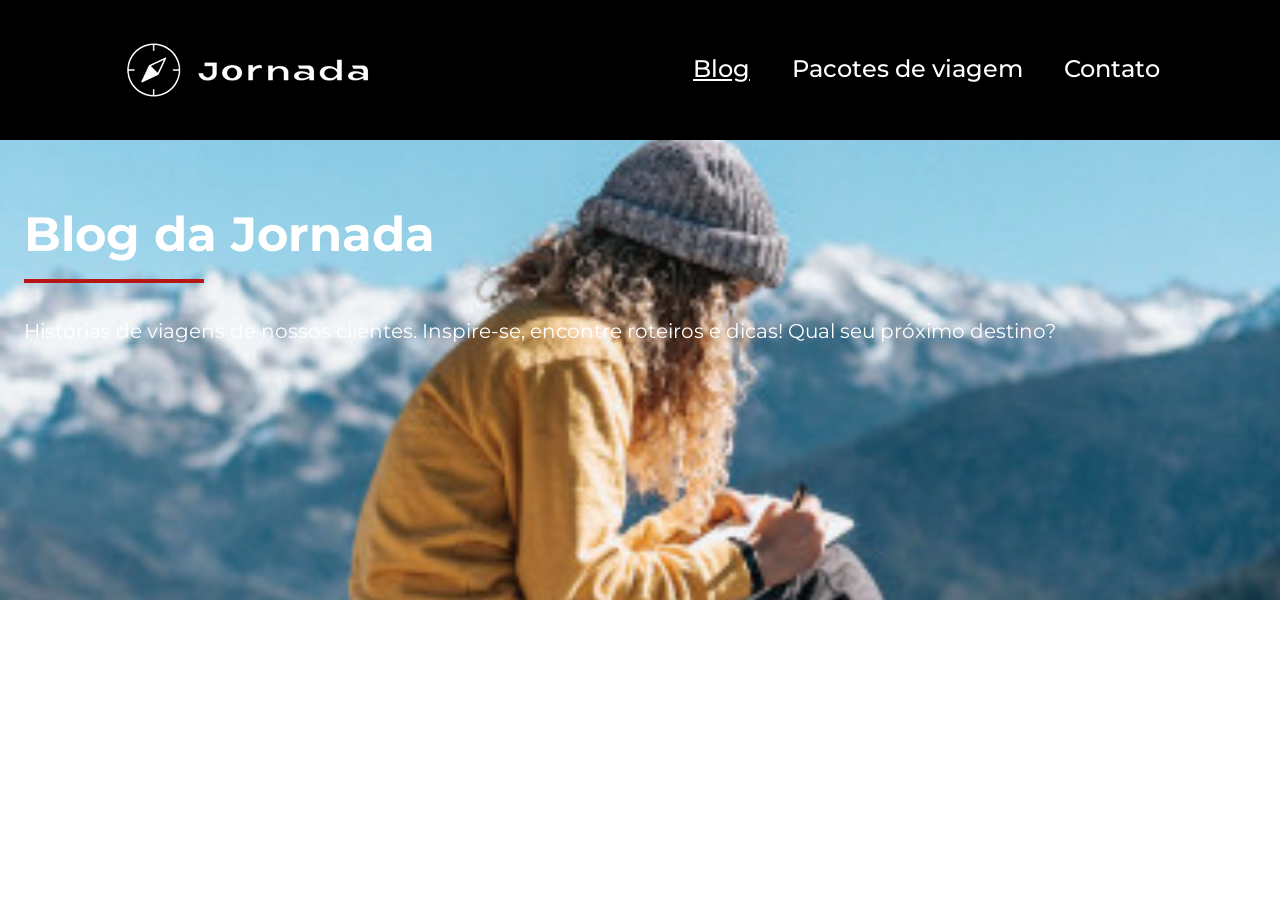
==== blog-da-jornada.html @ 15701a78 "Adiciona hero na secao de blog" ====
<!doctype html>
<html lang="pt-BR">
  <head>
    <meta charset="UTF-8" />
    <meta name="viewport" content="width=device-width, initial-scale=1.0" />

    <meta
      name="description"
      content="Jornada Viagens, uma agência apaixonada por criar viagens inesquecíveis."
    />
    <meta name="og:title" content="Jornada Viagens" />
    <meta
      name="og:description"
      content="Jornada Viagens, uma agência apaixonada por criar viagens inesquecíveis."
    />
    <meta
      name="og:image"
      content="https://yazancan.github.io/jornada-viagens/img/logo-footer.png"
    />
    <meta name="og:type" content="website" />
    <meta name="og:url" content="https://yazancan.github.io/jornada-viagens" />

    <link rel="icon" href="/jornada-viagens/favico.svg" type="xml/svg" />
    <link rel="stylesheet" href="./css/style.css" />
    <title>Blog da Jornada</title>
  </head>
  <body>
    <header class="main-header">
      <a class="logo" href="index.html" title="Voltar para a página inicial">
        <img
          class="img-mobile"
          src="img/bussola-jornada-branca.png"
          alt="Bussola do logo Jornada Viagens na cor branca"
        />
        <img
          class="img-desktop"
          src="img/bussola-texto-jornada-branca.png"
          alt="Logo Jornada Viagens na cor branca"
        />
      </a>
      <div class="navigation-menu">
        <label for="menu">
          <img src="img/menu.png" alt="menu" />
        </label>
        <input type="checkbox" id="menu" hidden />
        <nav>
          <ul class="list-links">
            <li>
              <a
                class="active"
                href="blog.html"
                target="_blank"
                title="Acessar Blog"
                >Blog</a
              >
            </li>
            <li>
              <a
                href="pacotes-de-viagem.html"
                target="_blank"
                title="Acessar Pacotes de Viagem"
                >Pacotes de viagem</a
              >
            </li>
            <li>
              <a href="contato.html" target="_blank" title="Acessar Contato"
                >Contato</a
              >
            </li>
          </ul>
        </nav>
      </div>
    </header>
    <main>
      <section class="hero-blog">
        <div class="hero-img-blog">
          <div class="section-title">
            <h1>Blog da Jornada</h1>
            <hr />
            <p class="content-text">
              Histórias de viagens de nossos clientes. Inspire-se, encontre
              roteiros e dicas! Qual seu próximo destino?
            </p>
          </div>
        </div>
      </section>
    </main>
  </body>
</html>
---- css/style.css ----
@import url(global.css);
@import url(header.css);
@import url(hero.css);
@import url(offers.css);
@import url(category.css);
@import url(destinations.css);
@import url(payments.css);
@import url(testimonials.css);
@import url(footer.css);
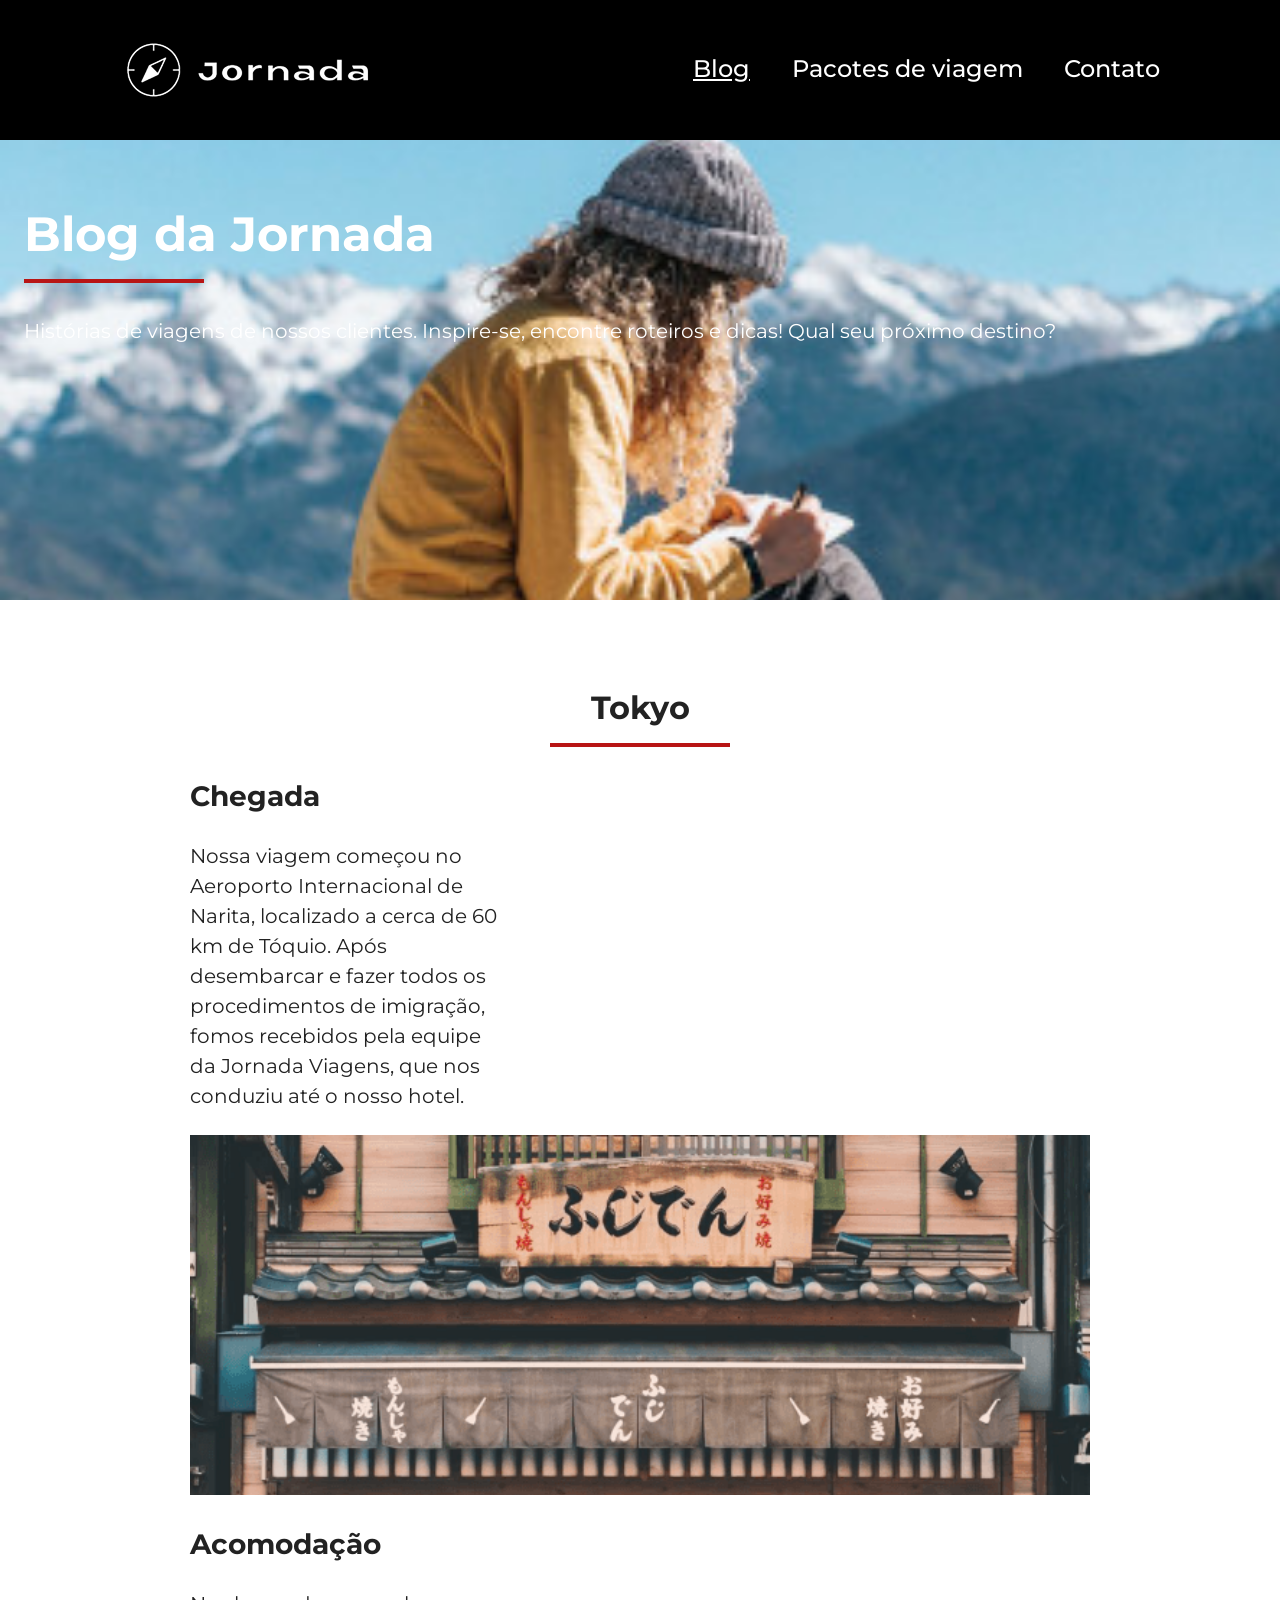
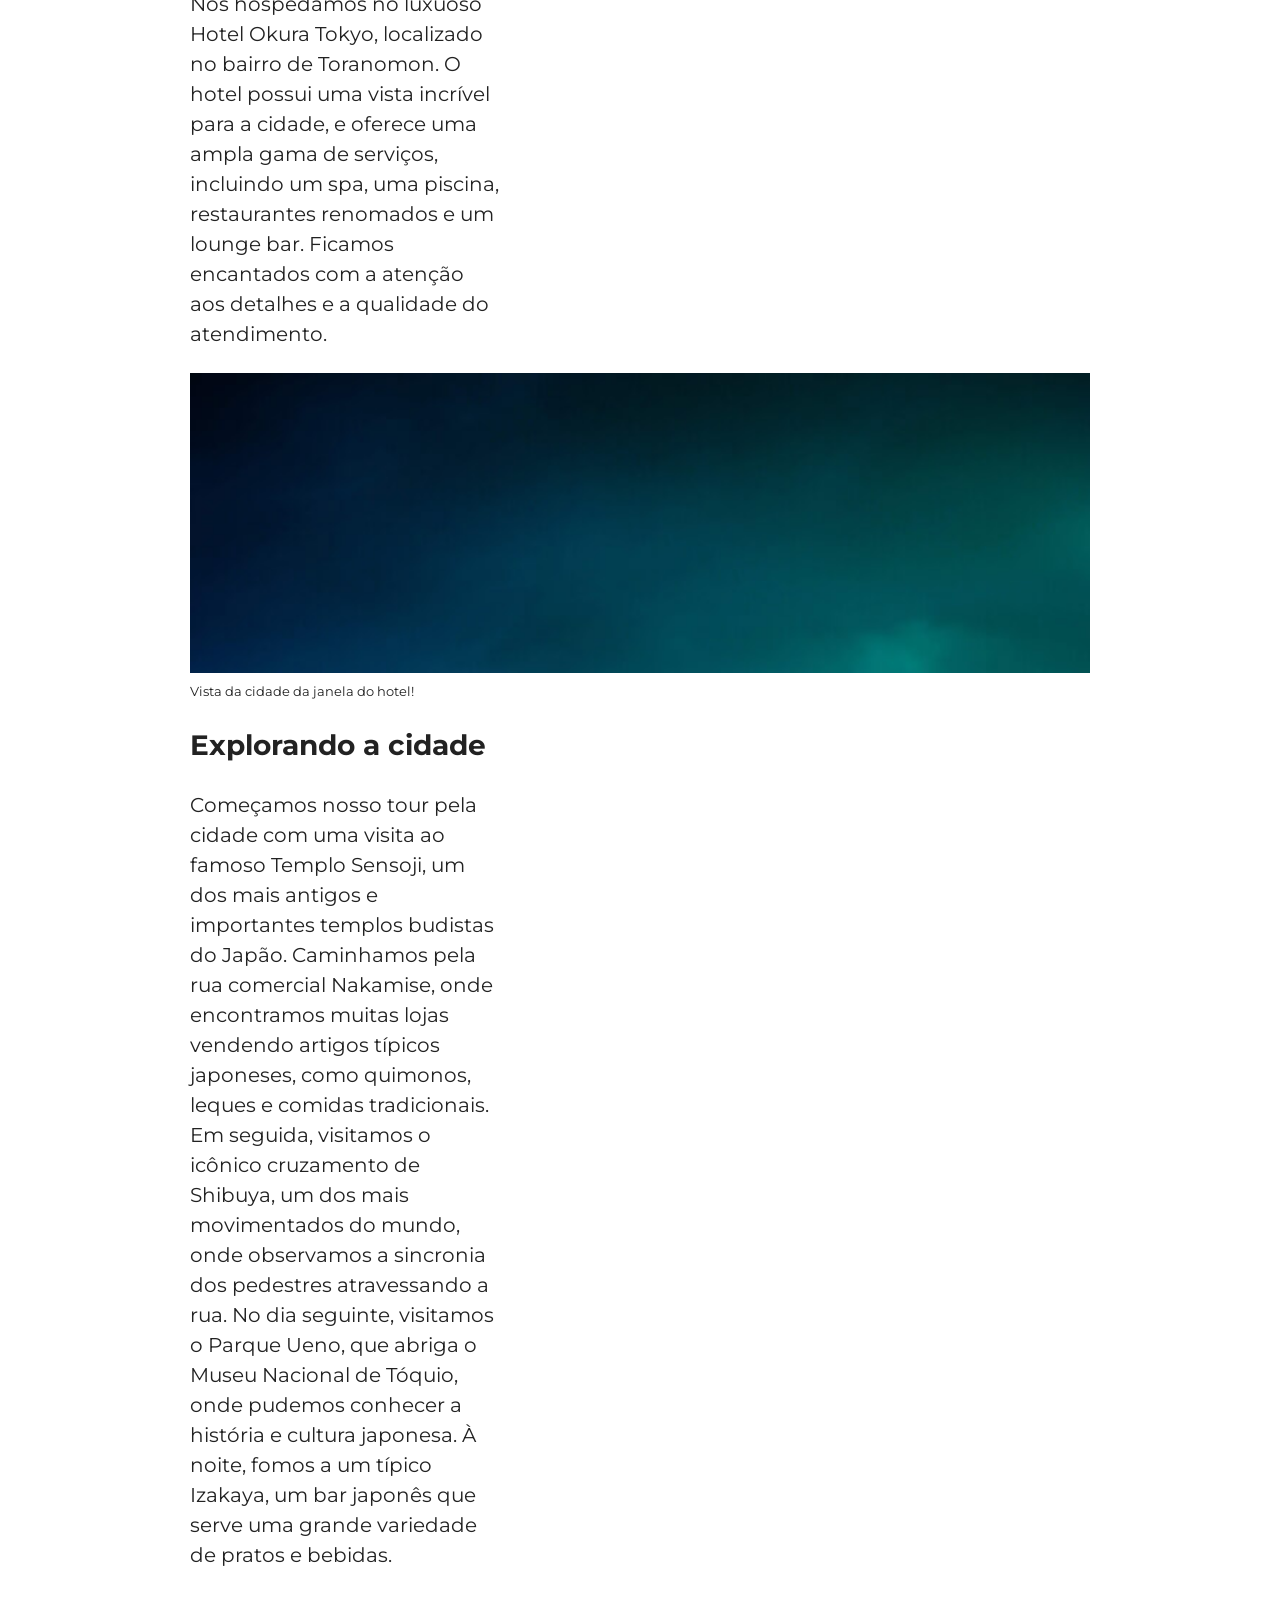
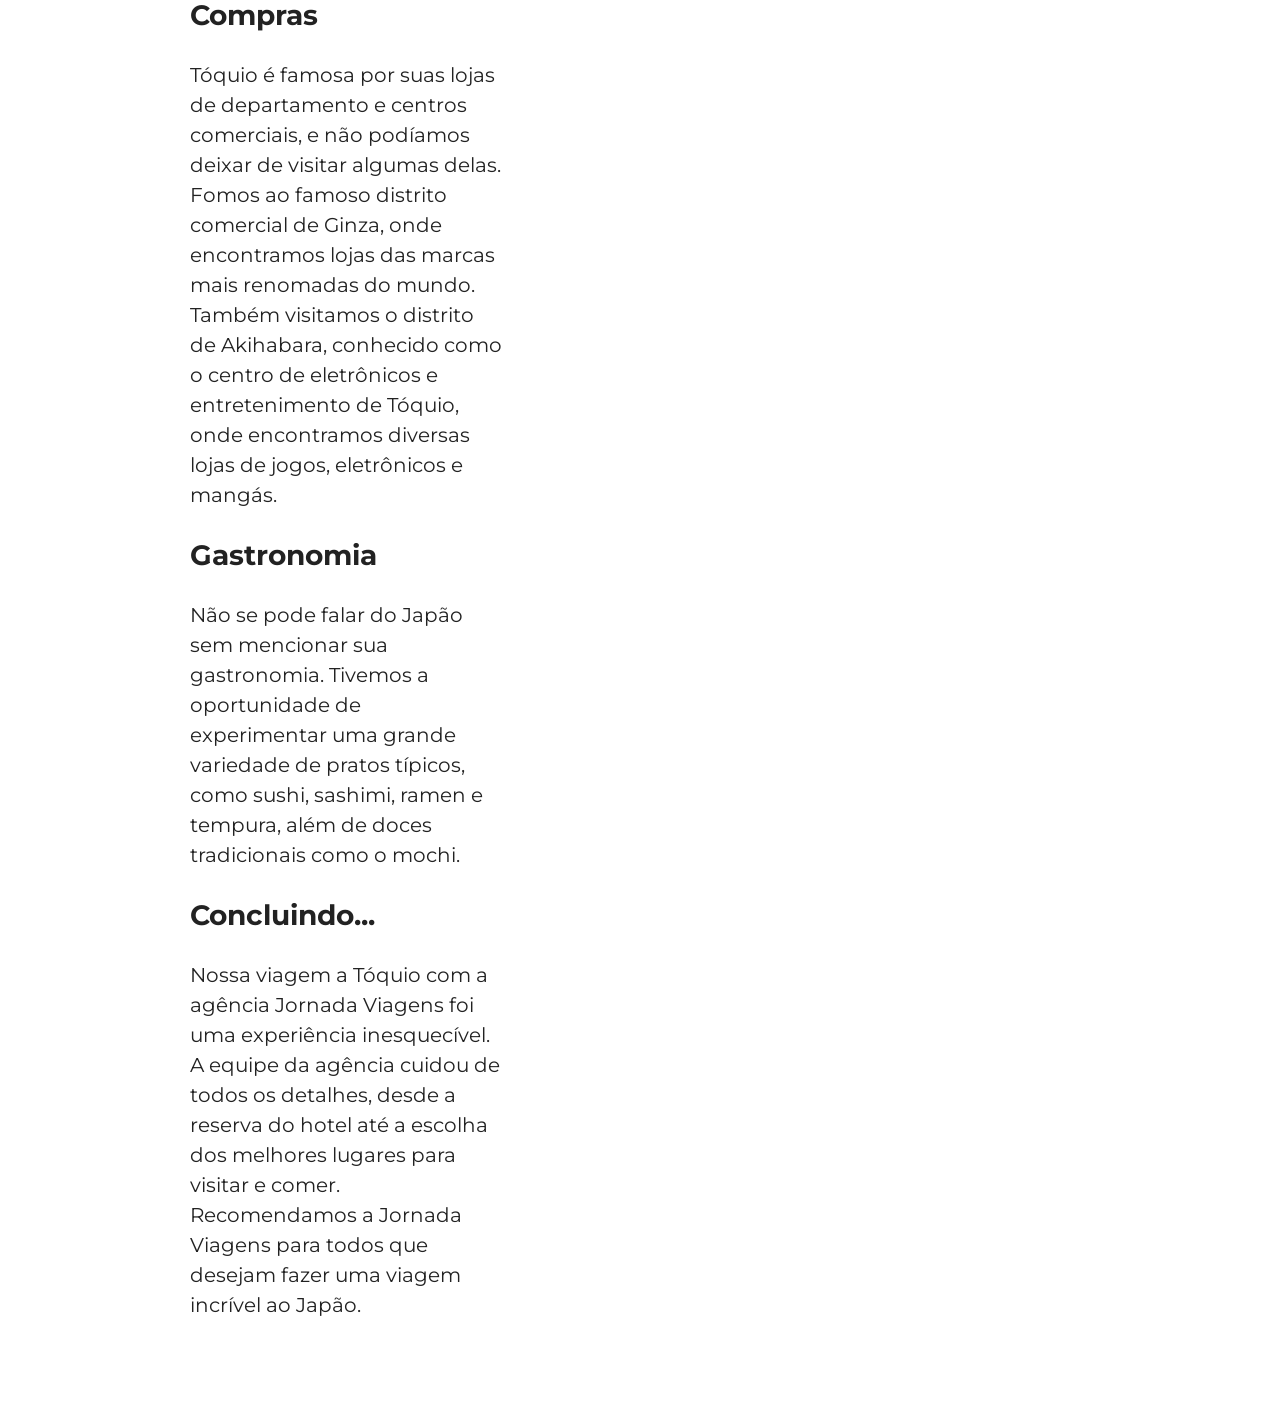
==== commit 087725e2: "Adiciona conteúdo no blog" ====
--- a/blog-da-jornada.html
+++ b/blog-da-jornada.html
@@ -84,6 +84,85 @@
           </div>
         </div>
       </section>
+      <section class="blog-content">
+        <div class="section-title">
+          <h2>Tokyo</h2>
+          <hr />
+        </div>
+        <div class="arrival">
+          <h3>Chegada</h3>
+          <p>
+            Nossa viagem começou no Aeroporto Internacional de Narita,
+            localizado a cerca de 60 km de Tóquio. Após desembarcar e fazer
+            todos os procedimentos de imigração, fomos recebidos pela equipe da
+            Jornada Viagens, que nos conduziu até o nosso hotel.
+          </p>
+          <div class="img-item"></div>
+        </div>
+        <div class="accommodation">
+          <h3>Acomodação</h3>
+          <p>
+            Nos hospedamos no luxuoso Hotel Okura Tokyo, localizado no bairro de
+            Toranomon. O hotel possui uma vista incrível para a cidade, e
+            oferece uma ampla gama de serviços, incluindo um spa, uma piscina,
+            restaurantes renomados e um lounge bar. Ficamos encantados com a
+            atenção aos detalhes e a qualidade do atendimento.
+          </p>
+          <div class="img-item"></div>
+          <small class="small-img-item"
+            >Vista da cidade da janela do hotel!</small
+          >
+        </div>
+        <div class="exploring-the-city">
+          <h3>Explorando a cidade</h3>
+          <p>
+            Começamos nosso tour pela cidade com uma visita ao famoso Templo
+            Sensoji, um dos mais antigos e importantes templos budistas do
+            Japão. Caminhamos pela rua comercial Nakamise, onde encontramos
+            muitas lojas vendendo artigos típicos japoneses, como quimonos,
+            leques e comidas tradicionais. Em seguida, visitamos o icônico
+            cruzamento de Shibuya, um dos mais movimentados do mundo, onde
+            observamos a sincronia dos pedestres atravessando a rua. No dia
+            seguinte, visitamos o Parque Ueno, que abriga o Museu Nacional de
+            Tóquio, onde pudemos conhecer a história e cultura japonesa. À
+            noite, fomos a um típico Izakaya, um bar japonês que serve uma
+            grande variedade de pratos e bebidas.
+          </p>
+        </div>
+        <div class="shopping">
+          <h3>Compras</h3>
+          <p>
+            Tóquio é famosa por suas lojas de departamento e centros comerciais,
+            e não podíamos deixar de visitar algumas delas. Fomos ao famoso
+            distrito comercial de Ginza, onde encontramos lojas das marcas mais
+            renomadas do mundo. Também visitamos o distrito de Akihabara,
+            conhecido como o centro de eletrônicos e entretenimento de Tóquio,
+            onde encontramos diversas lojas de jogos, eletrônicos e mangás.
+          </p>
+        </div>
+        <div class="gastronomy">
+          <h3>Gastronomia</h3>
+          <p>
+            Não se pode falar do Japão sem mencionar sua gastronomia. Tivemos a
+            oportunidade de experimentar uma grande variedade de pratos típicos,
+            como sushi, sashimi, ramen e tempura, além de doces tradicionais
+            como o mochi.
+          </p>
+        </div>
+        <div class="concluding">
+          <h3>Concluindo...</h3>
+          <p>
+            Nossa viagem a Tóquio com a agência Jornada Viagens foi uma
+            experiência inesquecível. A equipe da agência cuidou de todos os
+            detalhes, desde a reserva do hotel até a escolha dos melhores
+            lugares para visitar e comer. Recomendamos a Jornada Viagens para
+            todos que desejam fazer uma viagem incrível ao Japão.
+          </p>
+        </div>
+      </section>
+      <section class="other-posts">
+        
+      </section>
     </main>
   </body>
 </html>
--- a/css/style.css
+++ b/css/style.css
@@ -6,4 +6,5 @@
 @import url(destinations.css);
 @import url(payments.css);
 @import url(testimonials.css);
-@import url(footer.css);+@import url(footer.css);
+@import url(blog.css);
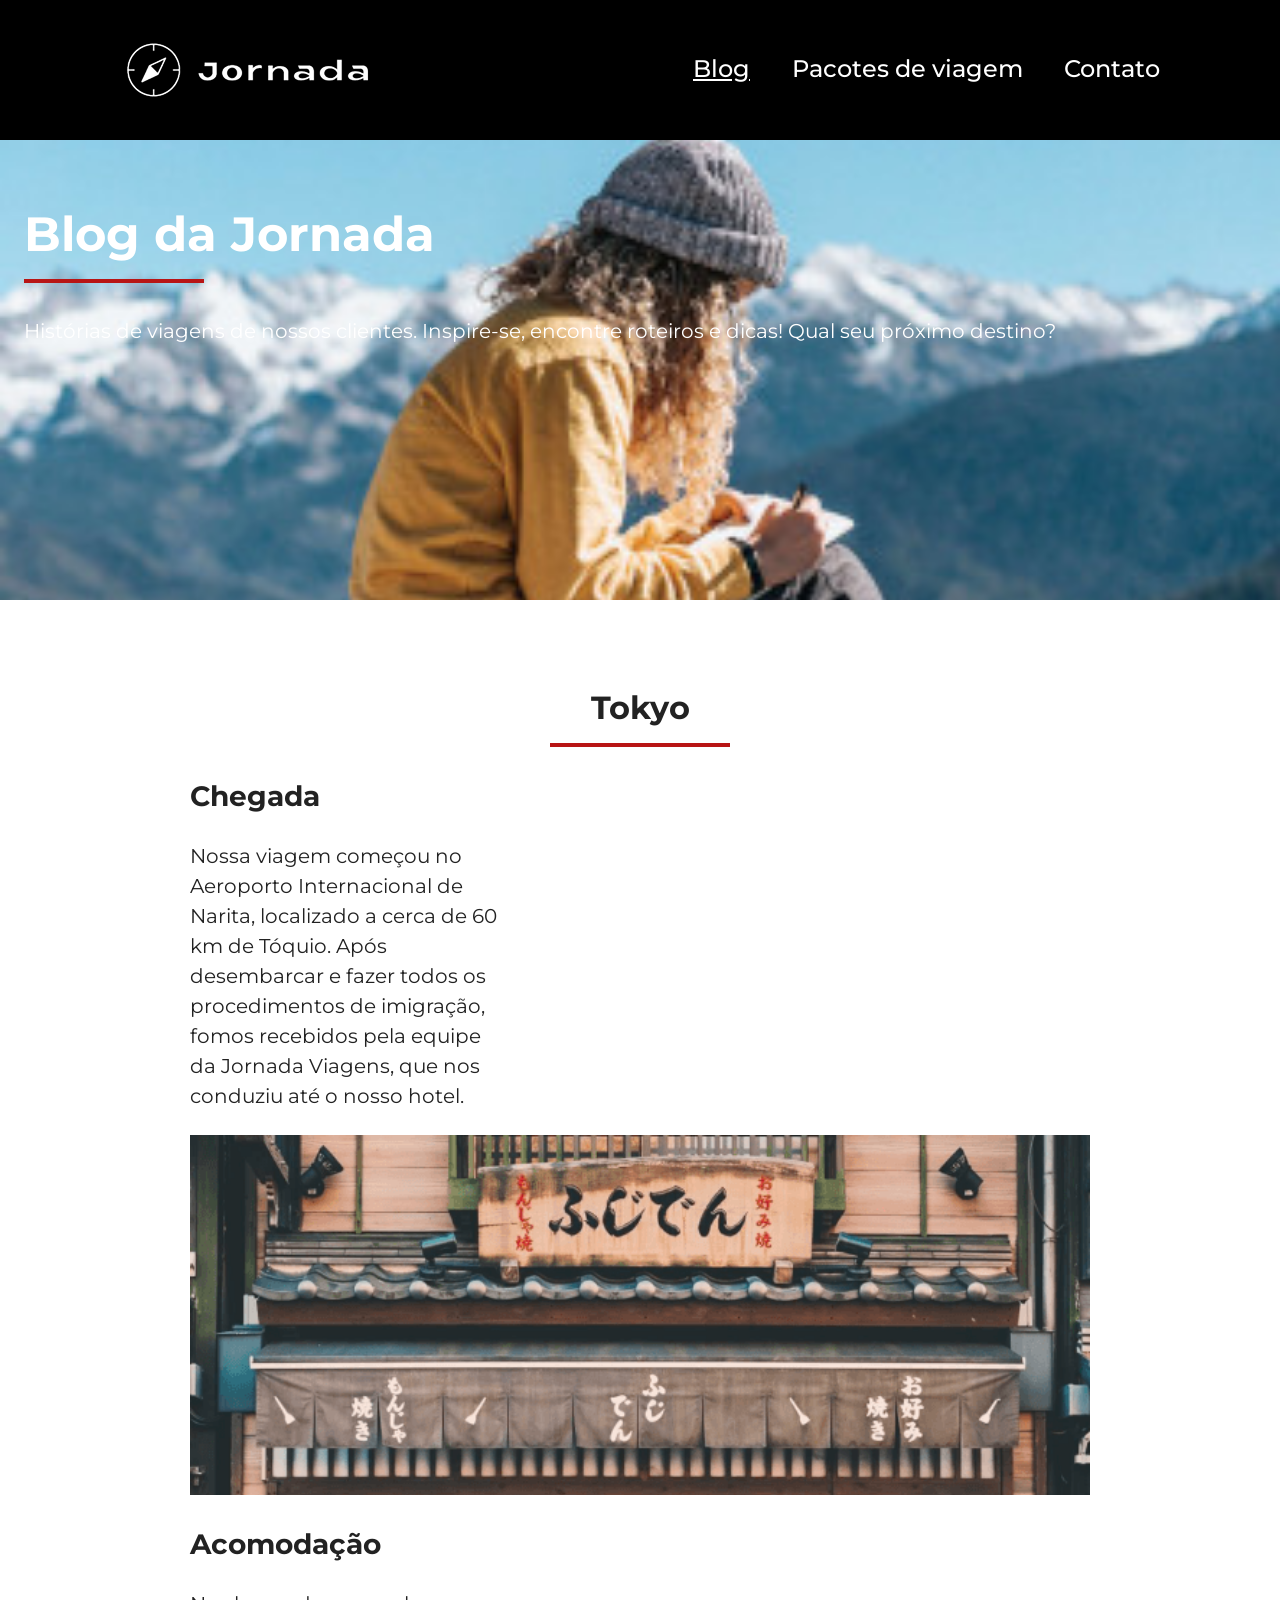
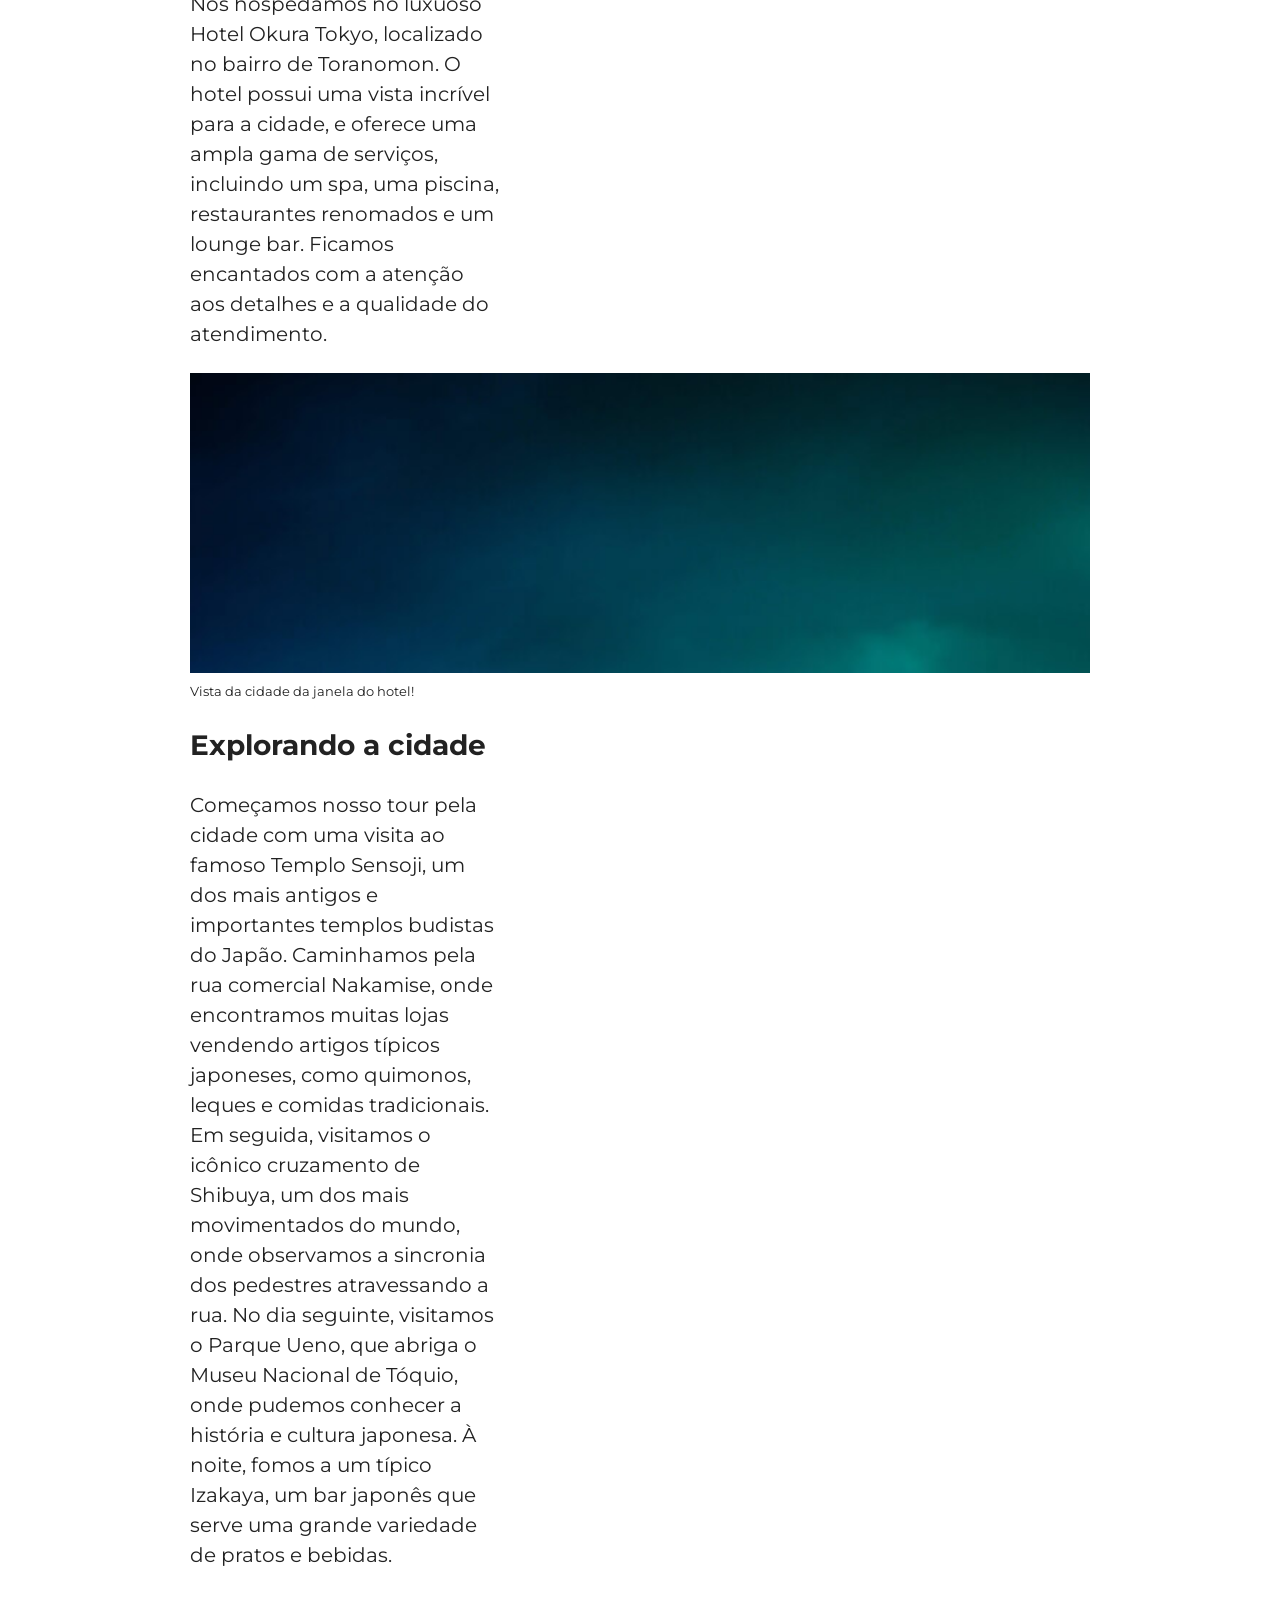
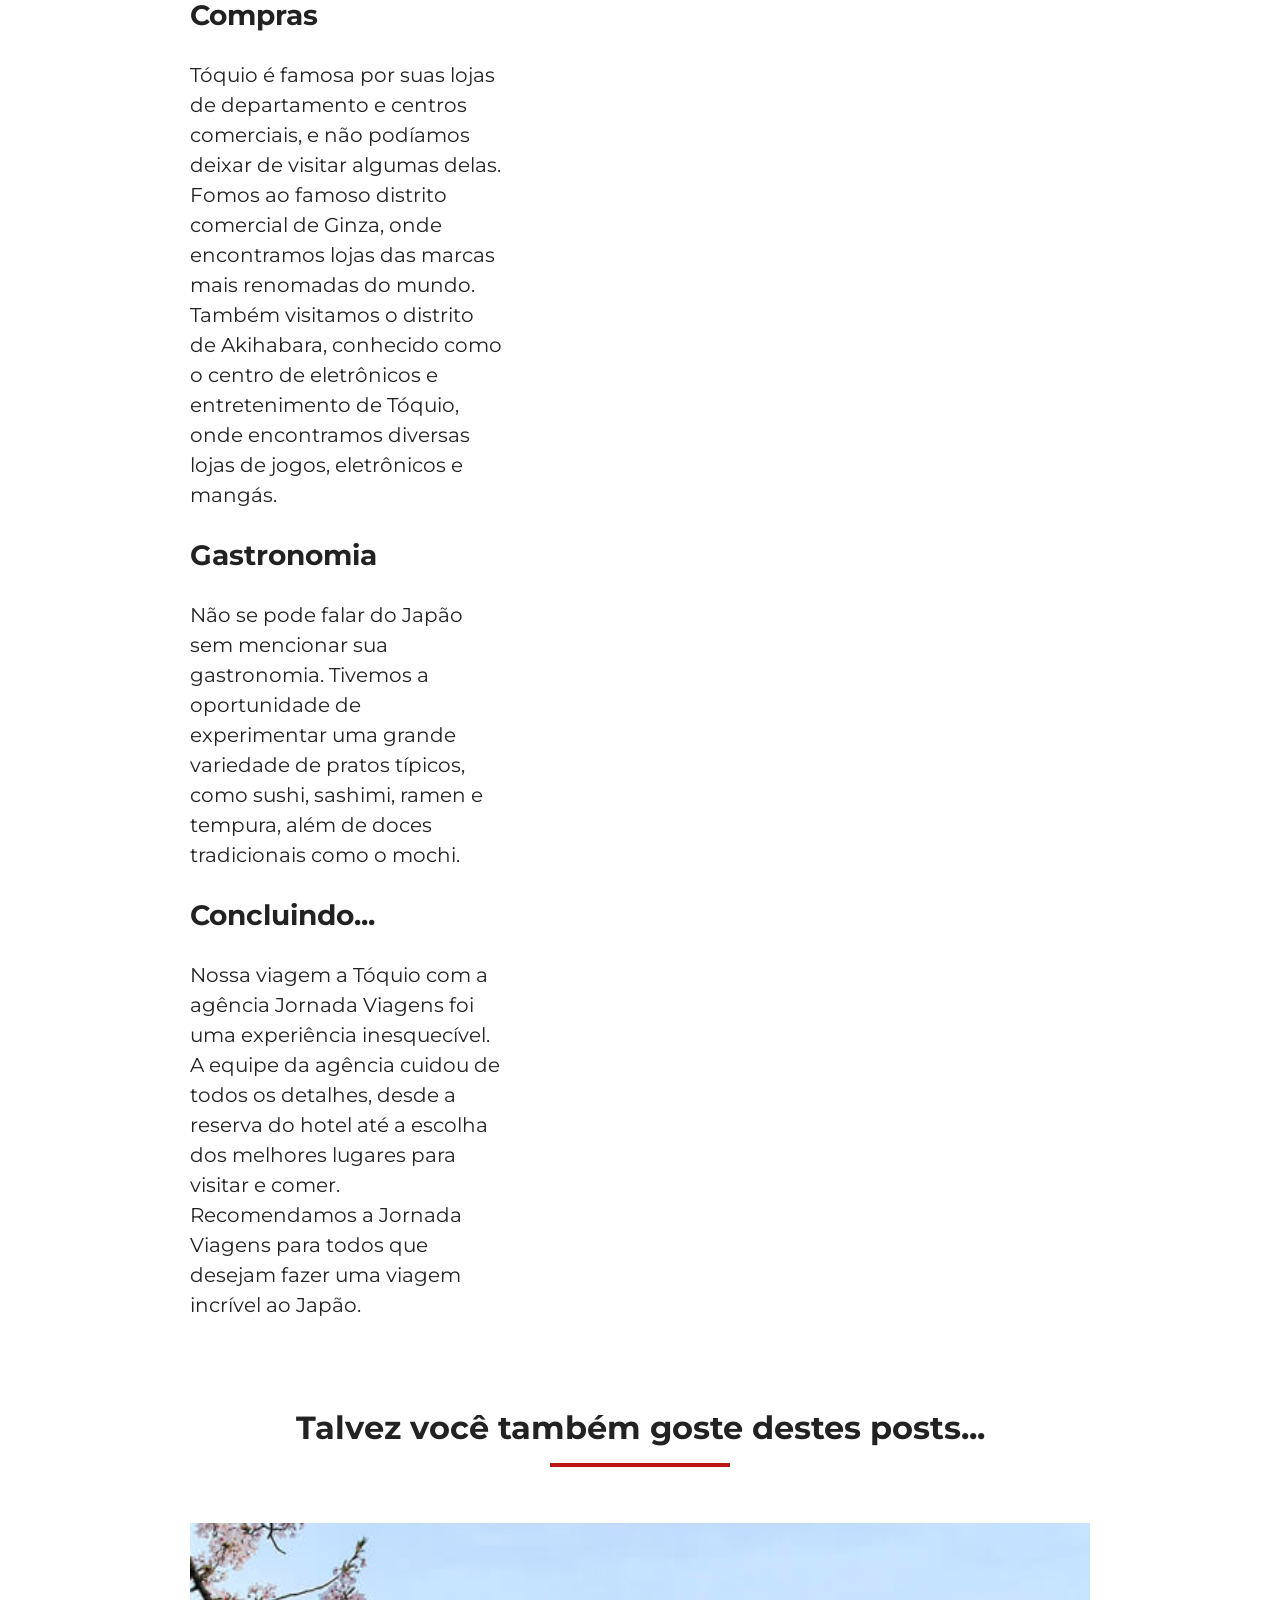
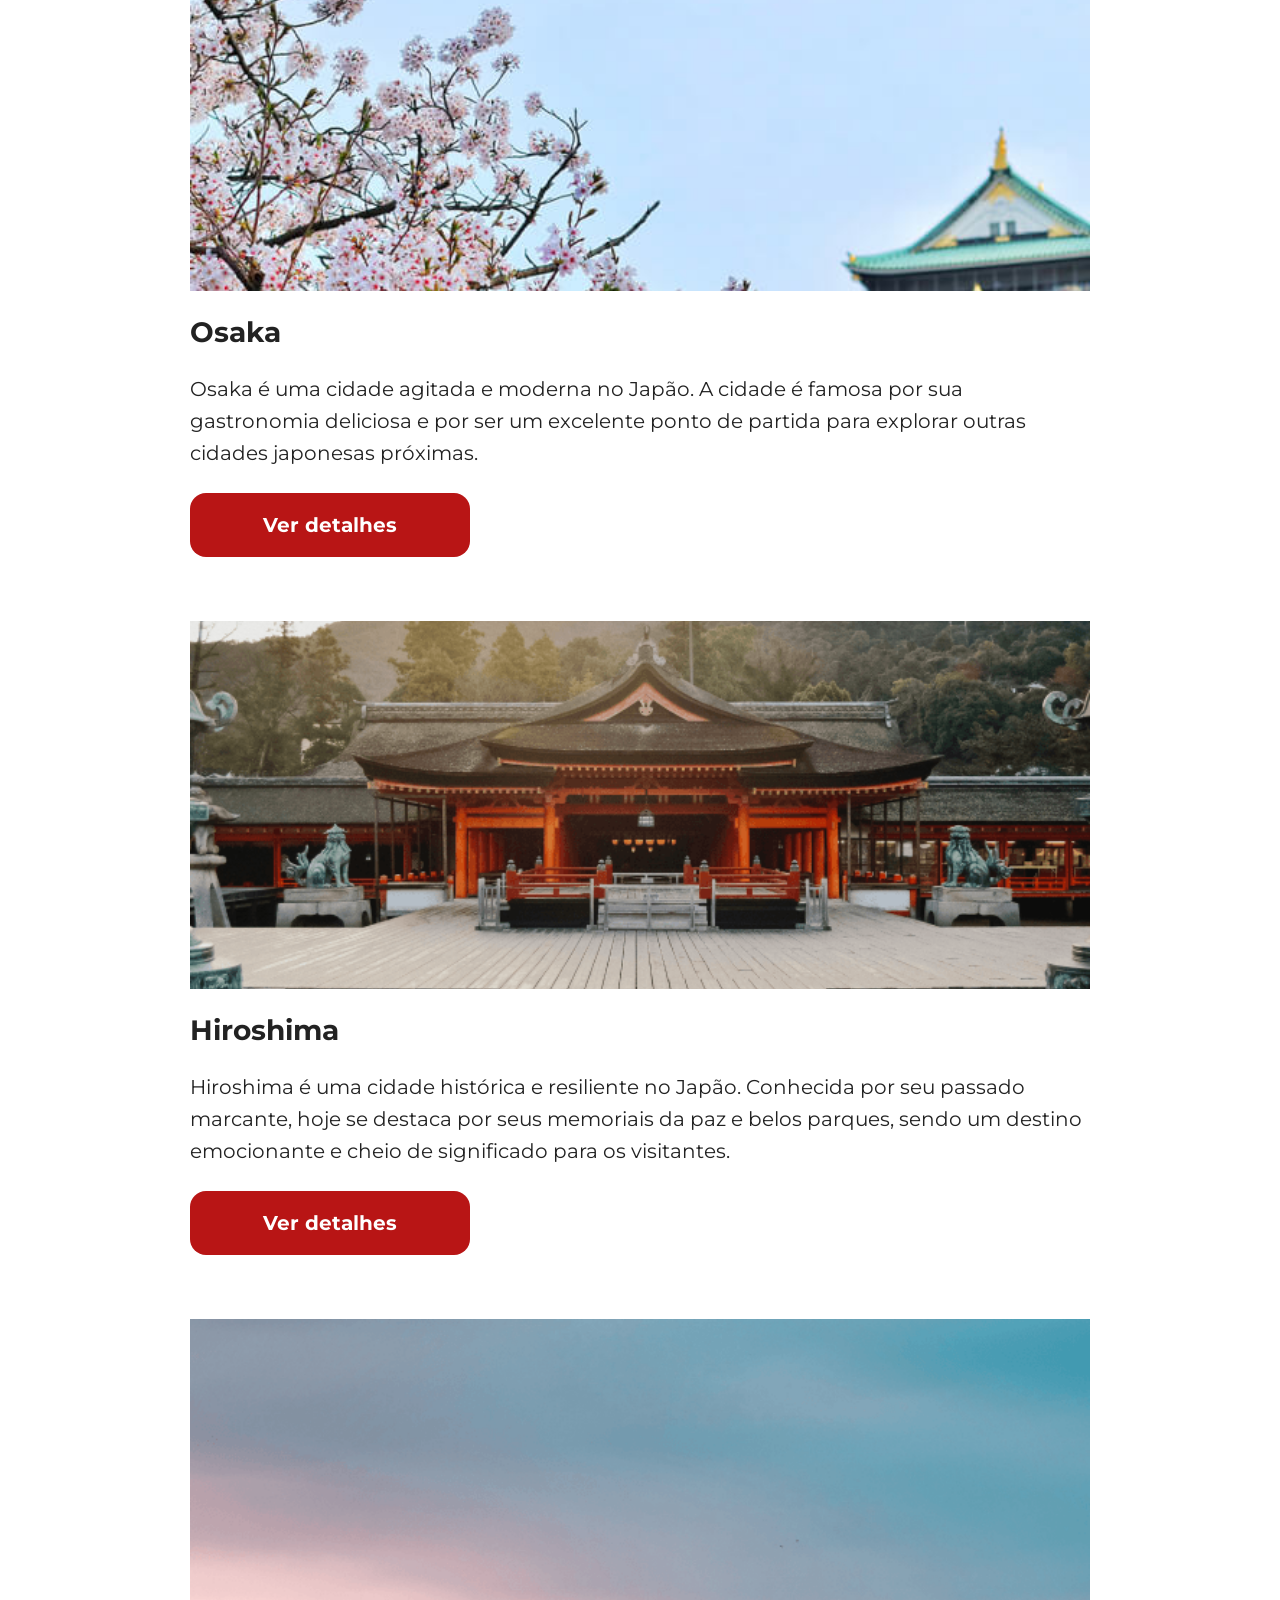
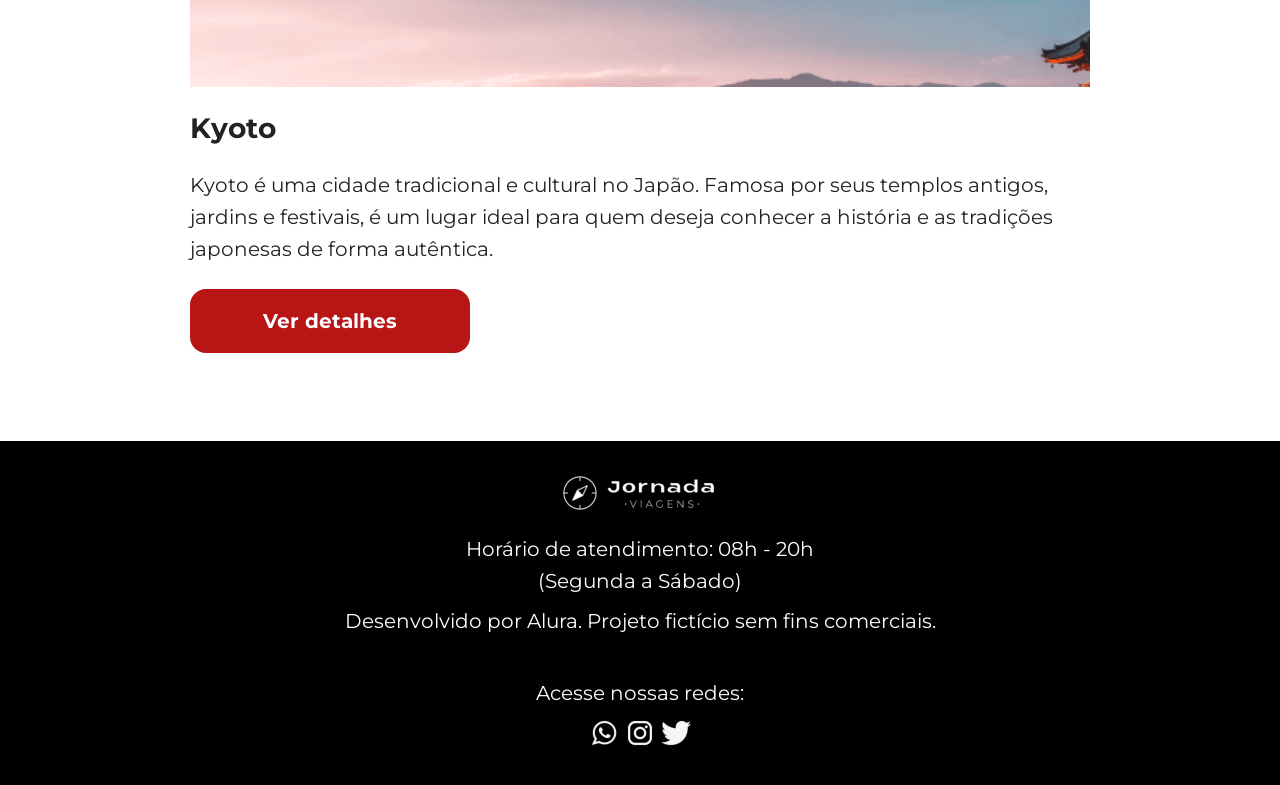
==== commit 6a043833: "Finaliza pagina do blog versao mobile" ====
--- a/blog-da-jornada.html
+++ b/blog-da-jornada.html
@@ -161,8 +161,115 @@
         </div>
       </section>
       <section class="other-posts">
-        
+        <div class="section-title">
+          <h2>Talvez você também goste destes posts...</h2>
+          <hr />
+        </div>
+        <article class="item osaka">
+          <header>
+            <div class="img-item"></div>
+            <h3 class="content-title">Osaka</h3>
+          </header>
+          <p class="content-text">
+            Osaka é uma cidade agitada e moderna no Japão. A cidade é famosa por
+            sua gastronomia deliciosa e por ser um excelente ponto de partida
+            para explorar outras cidades japonesas próximas.
+          </p>
+          <footer>
+            <a
+              href="#"
+              class="button"
+              target="_blank"
+              title="Veja mais detalhes do destino Osaka"
+              >Ver detalhes</a
+            >
+          </footer>
+        </article>
+        <article class="item hiroshima">
+          <header>
+            <div class="img-item"></div>
+            <h3 class="content-title">Hiroshima</h3>
+          </header>
+          <p class="content-text">
+            Hiroshima é uma cidade histórica e resiliente no Japão. Conhecida
+            por seu passado marcante, hoje se destaca por seus memoriais da paz
+            e belos parques, sendo um destino emocionante e cheio de significado
+            para os visitantes.
+          </p>
+          <footer>
+            <a
+              href="#"
+              class="button"
+              target="_blank"
+              title="Veja mais detalhes do destino Hiroshima"
+              >Ver detalhes</a
+            >
+          </footer>
+        </article>
+        <article class="item kyoto">
+          <header>
+            <div class="img-item"></div>
+            <h3 class="content-title">Kyoto</h3>
+          </header>
+          <p class="content-text">
+            Kyoto é uma cidade tradicional e cultural no Japão. Famosa por seus
+            templos antigos, jardins e festivais, é um lugar ideal para quem
+            deseja conhecer a história e as tradições japonesas de forma
+            autêntica.
+          </p>
+          <footer>
+            <a
+              href="#"
+              class="button"
+              target="_blank"
+              title="Veja mais detalhes do destino Kyoto"
+              >Ver detalhes</a
+            >
+          </footer>
+        </article>
       </section>
     </main>
+    <footer class="main-footer">
+      <div class="footer-content">
+        <img
+          src="img/logo-footer.png"
+          alt="Logo Jornada Viagens na cor branca"
+        />
+        <p>
+          Horário de atendimento: 08h - 20h <br />
+          (Segunda a Sábado)
+        </p>
+        <p>Desenvolvido por Alura. Projeto fictício sem fins comerciais.</p>
+      </div>
+      <div class="footer-social">
+        <p>Acesse nossas redes:</p>
+        <a
+          href="#"
+          target="_blank"
+          title="Entre em contato através do WhatsApp do Jornada Viagens"
+        >
+          <img
+            src="img/icone-whatsapp.png"
+            alt="icone do WhatsApp na cor branca"
+          />
+        </a>
+        <a
+          href="#"
+          target="_blank"
+          title="Acesse o Instagram do Jornada Viagens"
+        >
+          <img
+            src="img/icone-instagram.png"
+            alt="icone do Instagram na cor branca"
+          />
+        </a>
+        <a href="#" target="_blank" title="Acesse o Twitter do Jornada Viagens">
+          <img
+            src="img/icone-twitter.png"
+            alt="icone do Twitter na cor branca"
+          />
+        </a>
+      </div>
+    </footer>
   </body>
 </html>
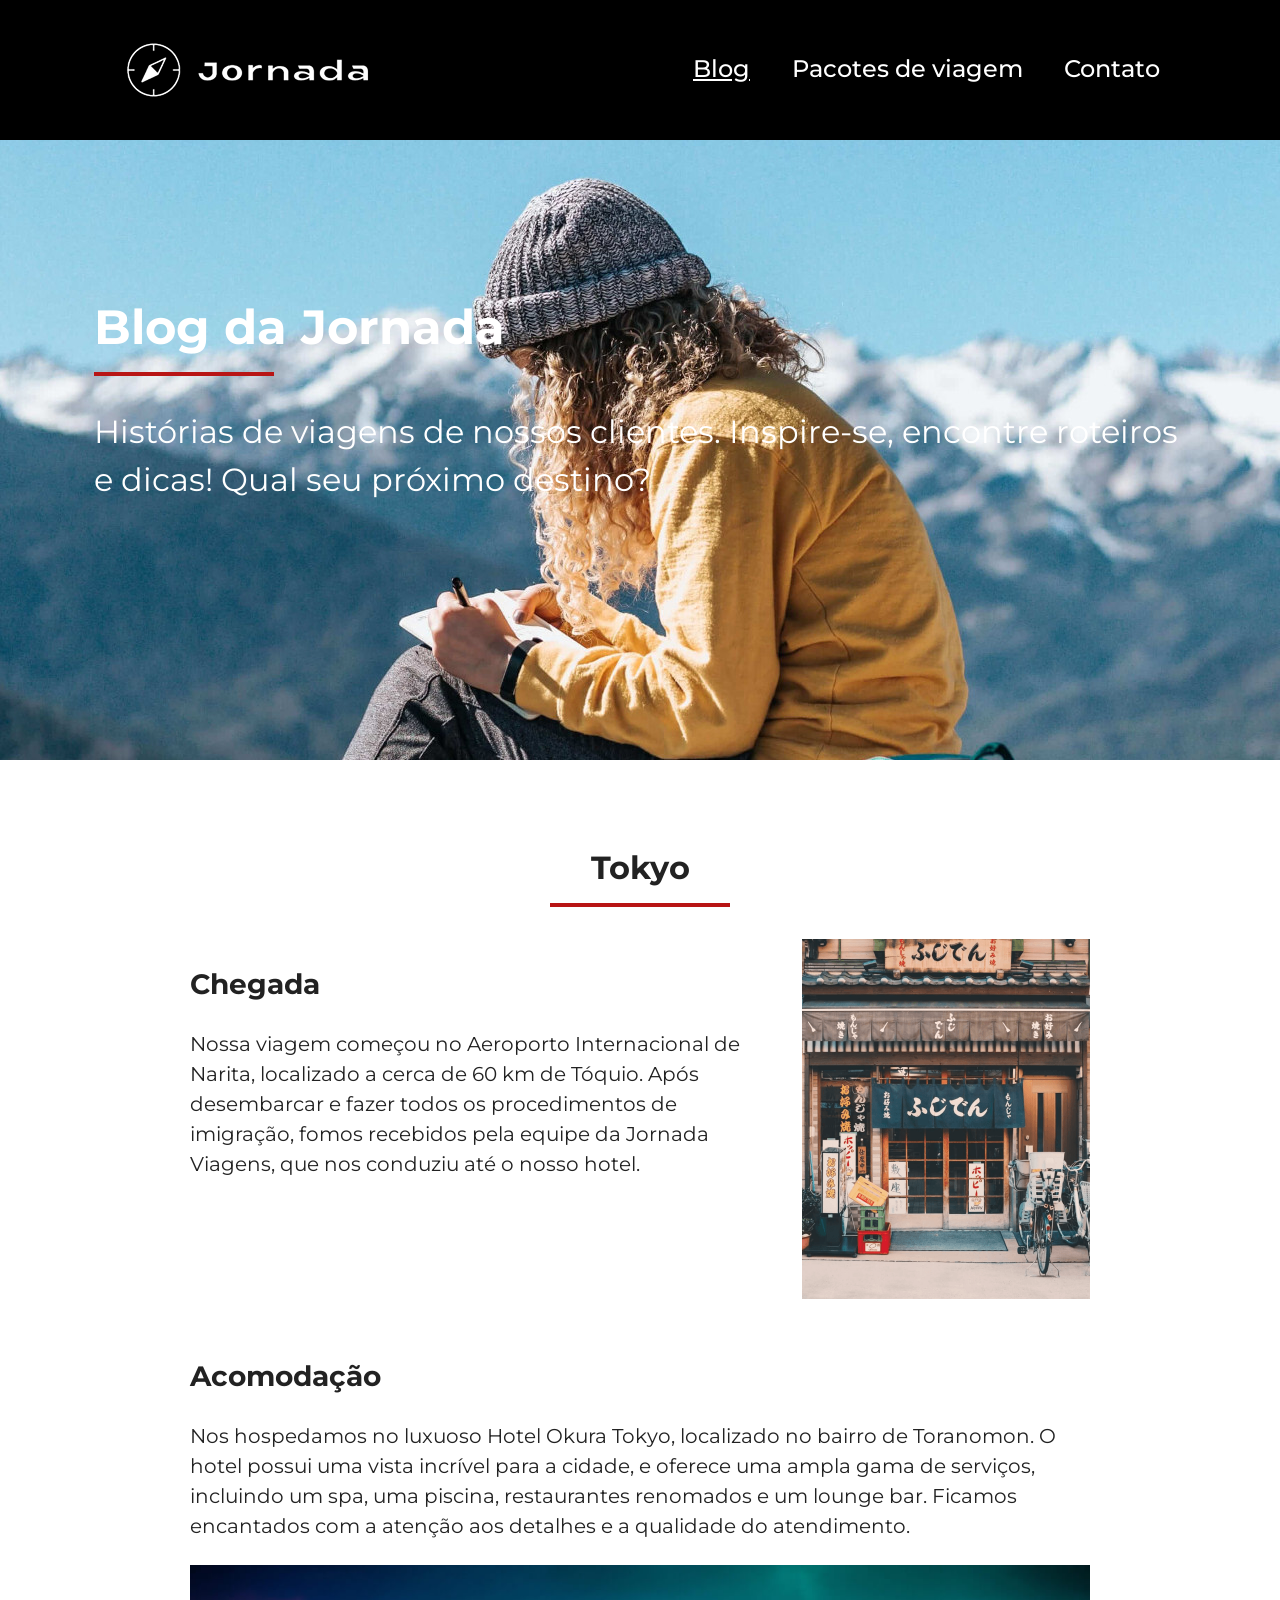
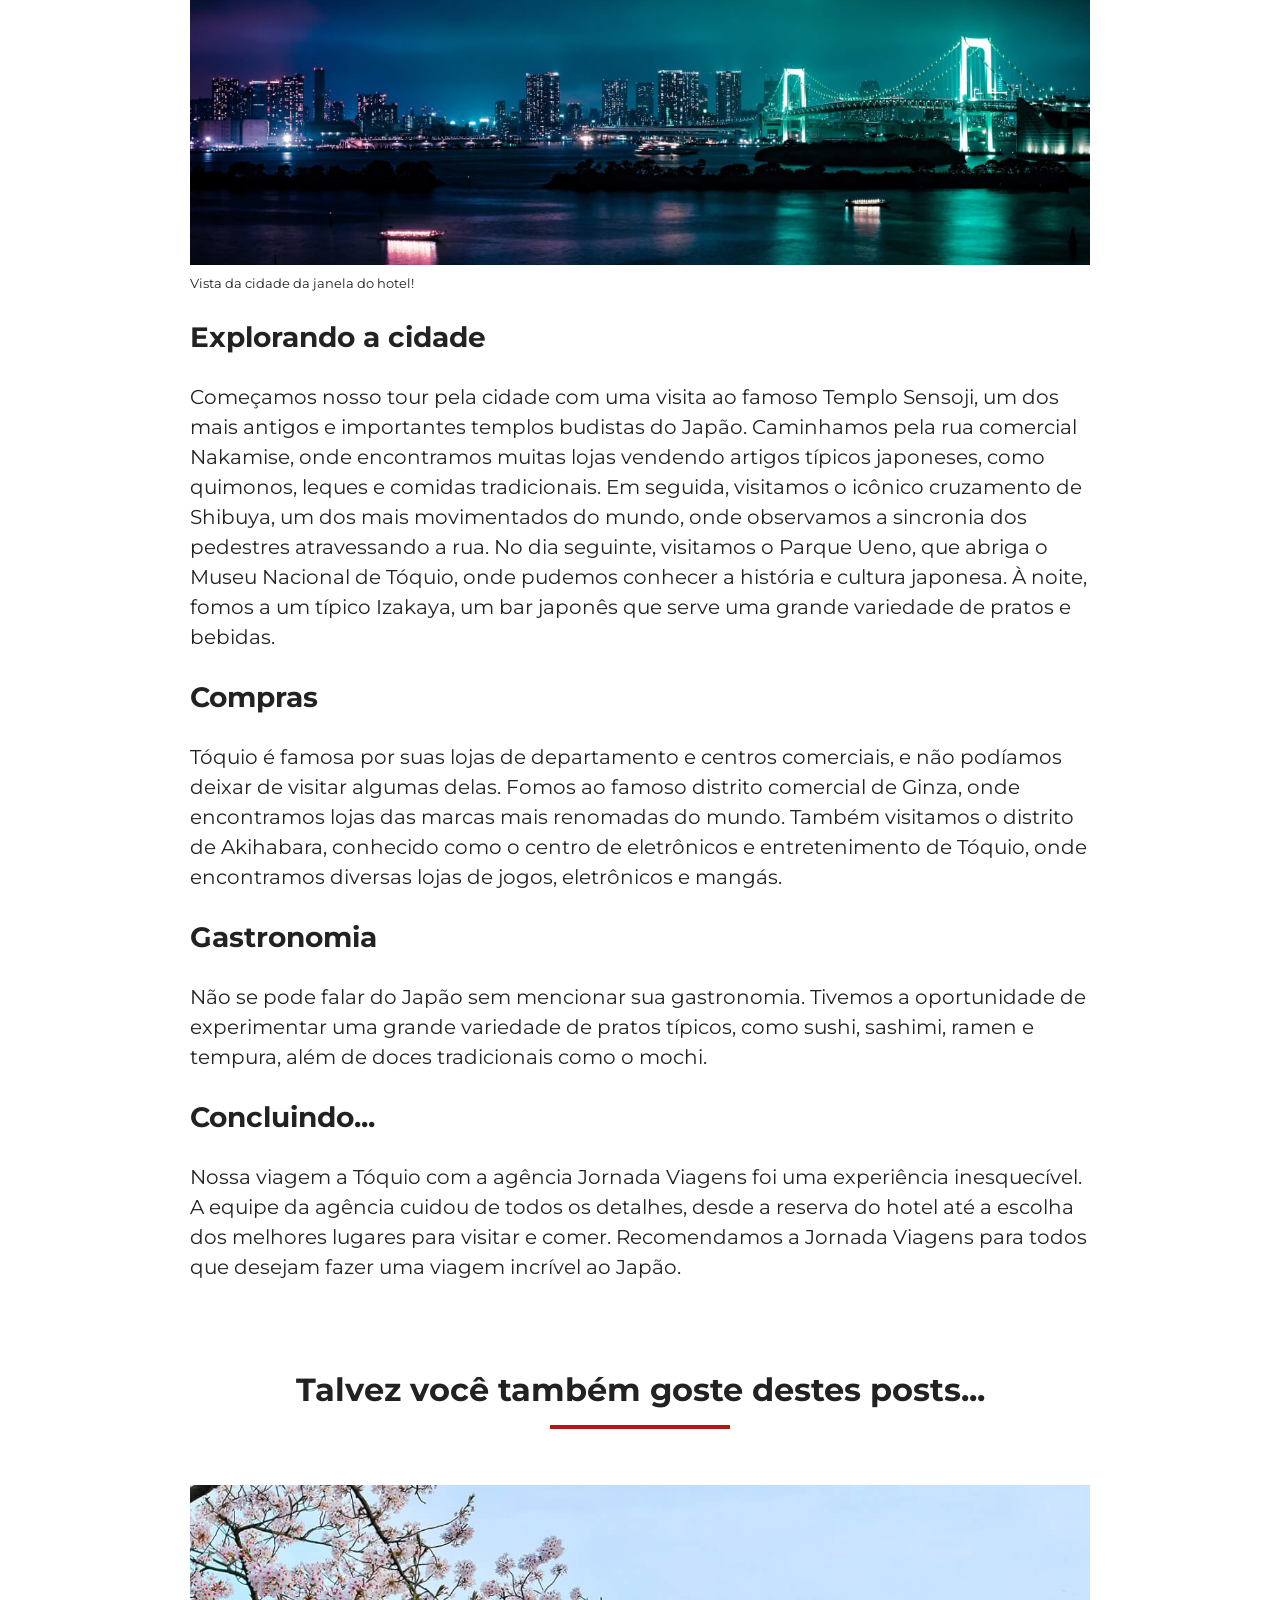
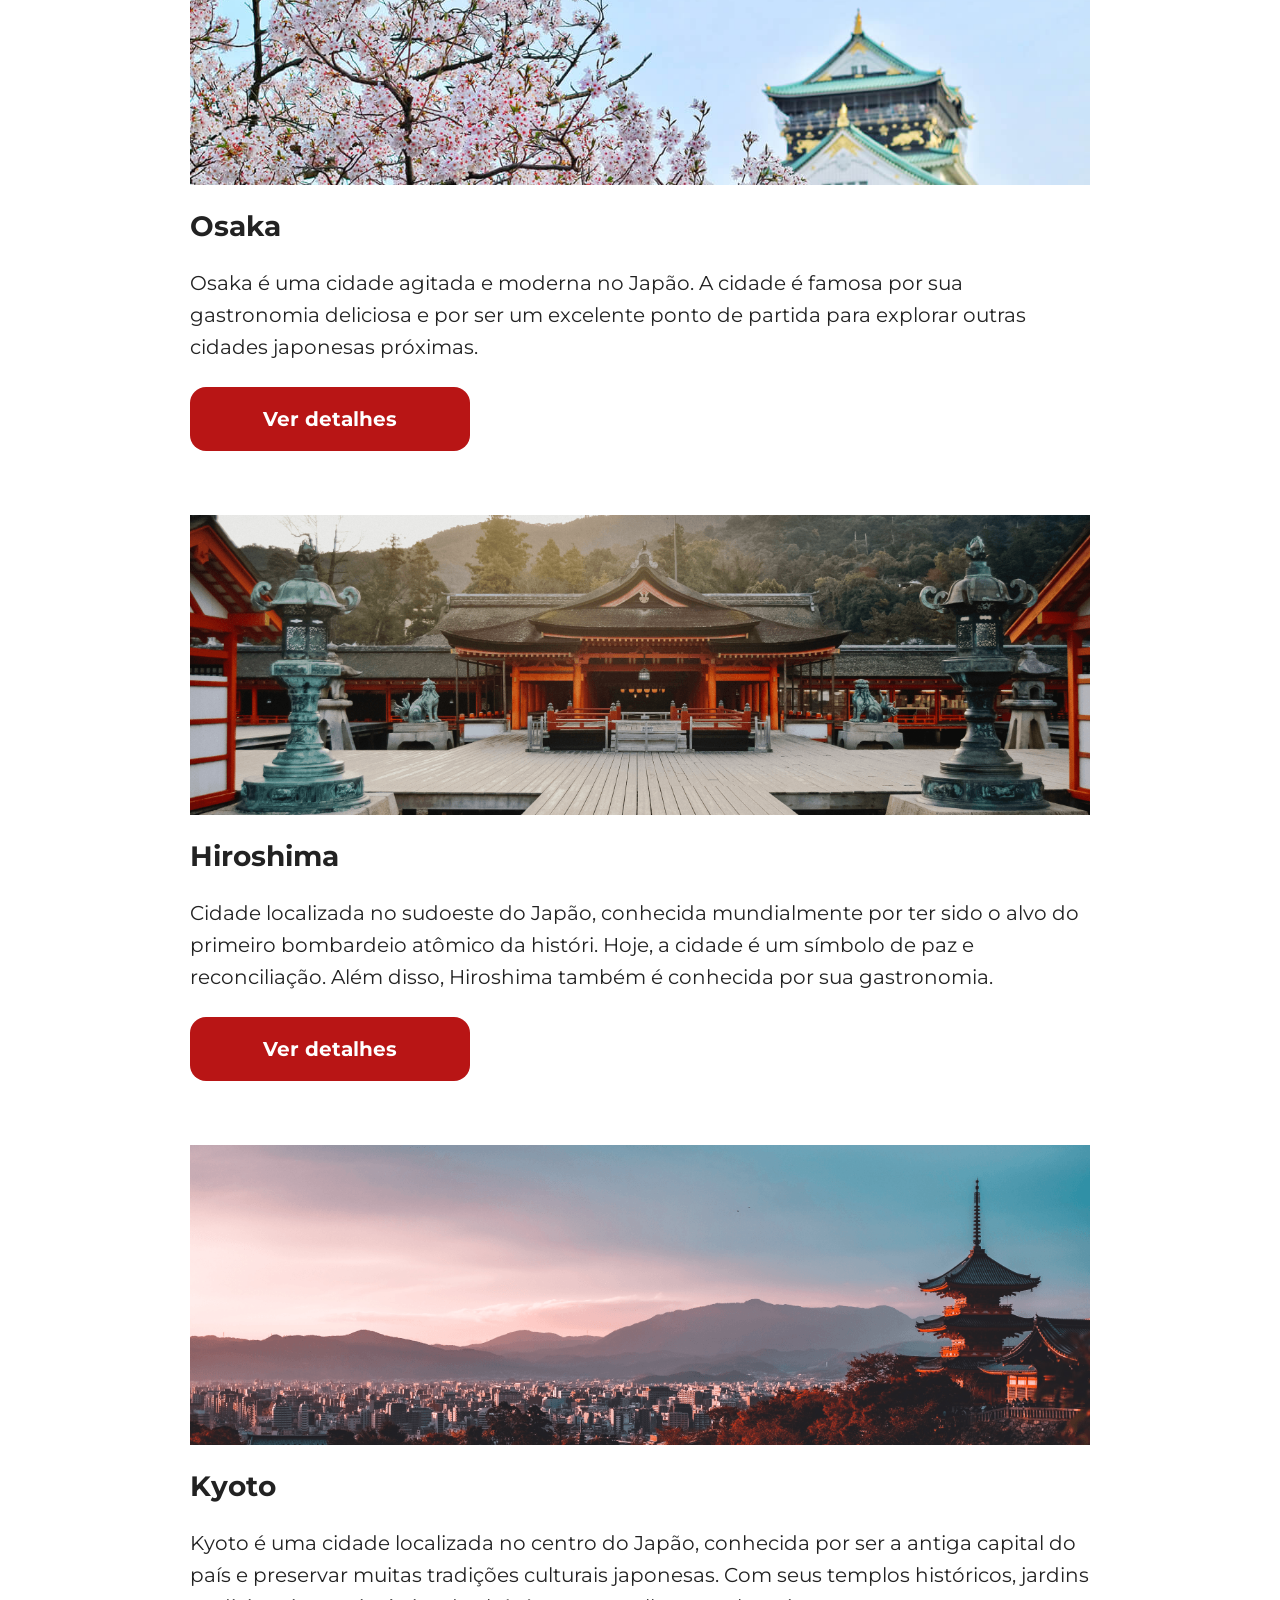
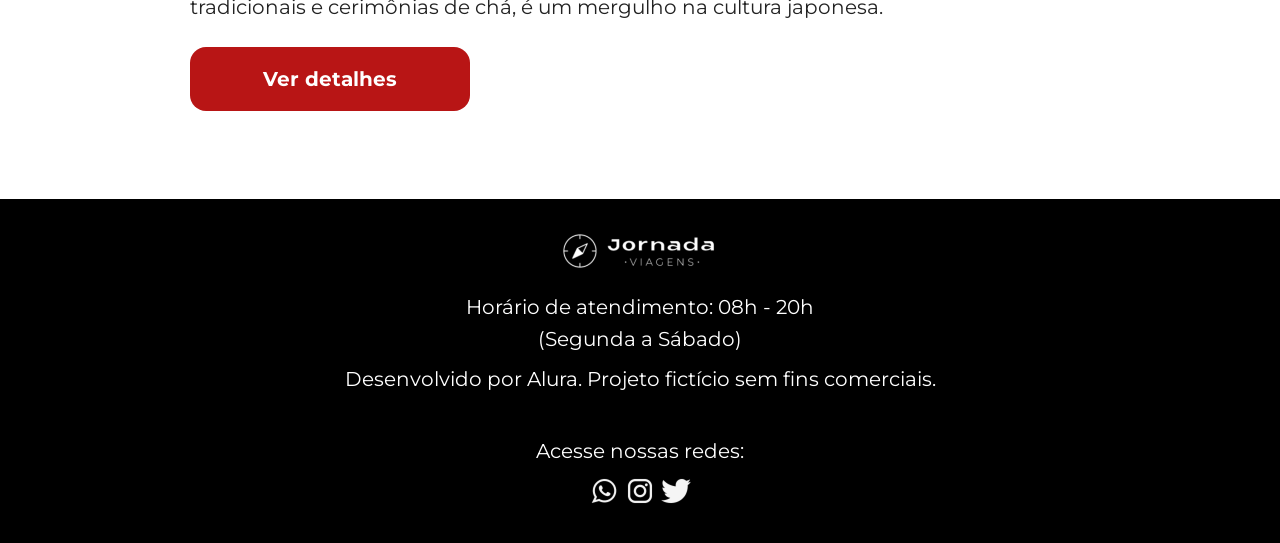
==== commit c97468b0: "Finaliza design responsivo para tablet e desktop" ====
--- a/blog-da-jornada.html
+++ b/blog-da-jornada.html
@@ -90,13 +90,15 @@
           <hr />
         </div>
         <div class="arrival">
-          <h3>Chegada</h3>
-          <p>
-            Nossa viagem começou no Aeroporto Internacional de Narita,
-            localizado a cerca de 60 km de Tóquio. Após desembarcar e fazer
-            todos os procedimentos de imigração, fomos recebidos pela equipe da
-            Jornada Viagens, que nos conduziu até o nosso hotel.
-          </p>
+          <div>
+            <h3>Chegada</h3>
+            <p>
+              Nossa viagem começou no Aeroporto Internacional de Narita,
+              localizado a cerca de 60 km de Tóquio. Após desembarcar e fazer
+              todos os procedimentos de imigração, fomos recebidos pela equipe
+              da Jornada Viagens, que nos conduziu até o nosso hotel.
+            </p>
+          </div>
           <div class="img-item"></div>
         </div>
         <div class="accommodation">
@@ -165,68 +167,71 @@
           <h2>Talvez você também goste destes posts...</h2>
           <hr />
         </div>
-        <article class="item osaka">
-          <header>
-            <div class="img-item"></div>
-            <h3 class="content-title">Osaka</h3>
-          </header>
-          <p class="content-text">
-            Osaka é uma cidade agitada e moderna no Japão. A cidade é famosa por
-            sua gastronomia deliciosa e por ser um excelente ponto de partida
-            para explorar outras cidades japonesas próximas.
-          </p>
-          <footer>
-            <a
-              href="#"
-              class="button"
-              target="_blank"
-              title="Veja mais detalhes do destino Osaka"
-              >Ver detalhes</a
-            >
-          </footer>
-        </article>
-        <article class="item hiroshima">
-          <header>
-            <div class="img-item"></div>
-            <h3 class="content-title">Hiroshima</h3>
-          </header>
-          <p class="content-text">
-            Hiroshima é uma cidade histórica e resiliente no Japão. Conhecida
-            por seu passado marcante, hoje se destaca por seus memoriais da paz
-            e belos parques, sendo um destino emocionante e cheio de significado
-            para os visitantes.
-          </p>
-          <footer>
-            <a
-              href="#"
-              class="button"
-              target="_blank"
-              title="Veja mais detalhes do destino Hiroshima"
-              >Ver detalhes</a
-            >
-          </footer>
-        </article>
-        <article class="item kyoto">
-          <header>
-            <div class="img-item"></div>
-            <h3 class="content-title">Kyoto</h3>
-          </header>
-          <p class="content-text">
-            Kyoto é uma cidade tradicional e cultural no Japão. Famosa por seus
-            templos antigos, jardins e festivais, é um lugar ideal para quem
-            deseja conhecer a história e as tradições japonesas de forma
-            autêntica.
-          </p>
-          <footer>
-            <a
-              href="#"
-              class="button"
-              target="_blank"
-              title="Veja mais detalhes do destino Kyoto"
-              >Ver detalhes</a
-            >
-          </footer>
-        </article>
+        <div class="other-posts-content">
+          <article class="item osaka">
+            <header>
+              <div class="img-item"></div>
+              <h3 class="content-title">Osaka</h3>
+            </header>
+            <p class="content-text">
+              Osaka é uma cidade agitada e moderna no Japão. A cidade é famosa
+              por sua gastronomia deliciosa e por ser um excelente ponto de
+              partida para explorar outras cidades japonesas próximas.
+            </p>
+            <footer>
+              <a
+                href="#"
+                class="button"
+                target="_blank"
+                title="Veja mais detalhes do destino Osaka"
+                >Ver detalhes</a
+              >
+            </footer>
+          </article>
+          <article class="item hiroshima">
+            <header>
+              <div class="img-item"></div>
+              <h3 class="content-title">Hiroshima</h3>
+            </header>
+            <p class="content-text">
+              Cidade localizada no sudoeste do Japão, conhecida mundialmente por
+              ter sido o alvo do primeiro bombardeio atômico da históri. Hoje, a
+              cidade é um símbolo de paz e reconciliação. Além disso, Hiroshima
+              também é conhecida por sua gastronomia.
+            </p>
+            <footer>
+              <a
+                href="#"
+                class="button"
+                target="_blank"
+                title="Veja mais detalhes do destino Hiroshima"
+                >Ver detalhes</a
+              >
+            </footer>
+          </article>
+          <article class="item kyoto">
+            <header>
+              <div class="img-item"></div>
+              <h3 class="content-title">Kyoto</h3>
+            </header>
+            <p class="content-text">
+              Kyoto é uma cidade localizada no centro do Japão, conhecida por
+              ser a antiga capital do país e preservar muitas tradições
+              culturais japonesas. Com seus templos históricos, jardins
+              tradicionais e cerimônias de chá, é um mergulho na cultura
+              japonesa.
+            </p>
+            <footer>
+              <a
+                href="#"
+                class="button"
+                target="_blank"
+                title="Veja mais detalhes do destino Kyoto"
+                >Ver detalhes</a
+              >
+            </footer>
+          </article>
+        </div>
       </section>
     </main>
     <footer class="main-footer">
